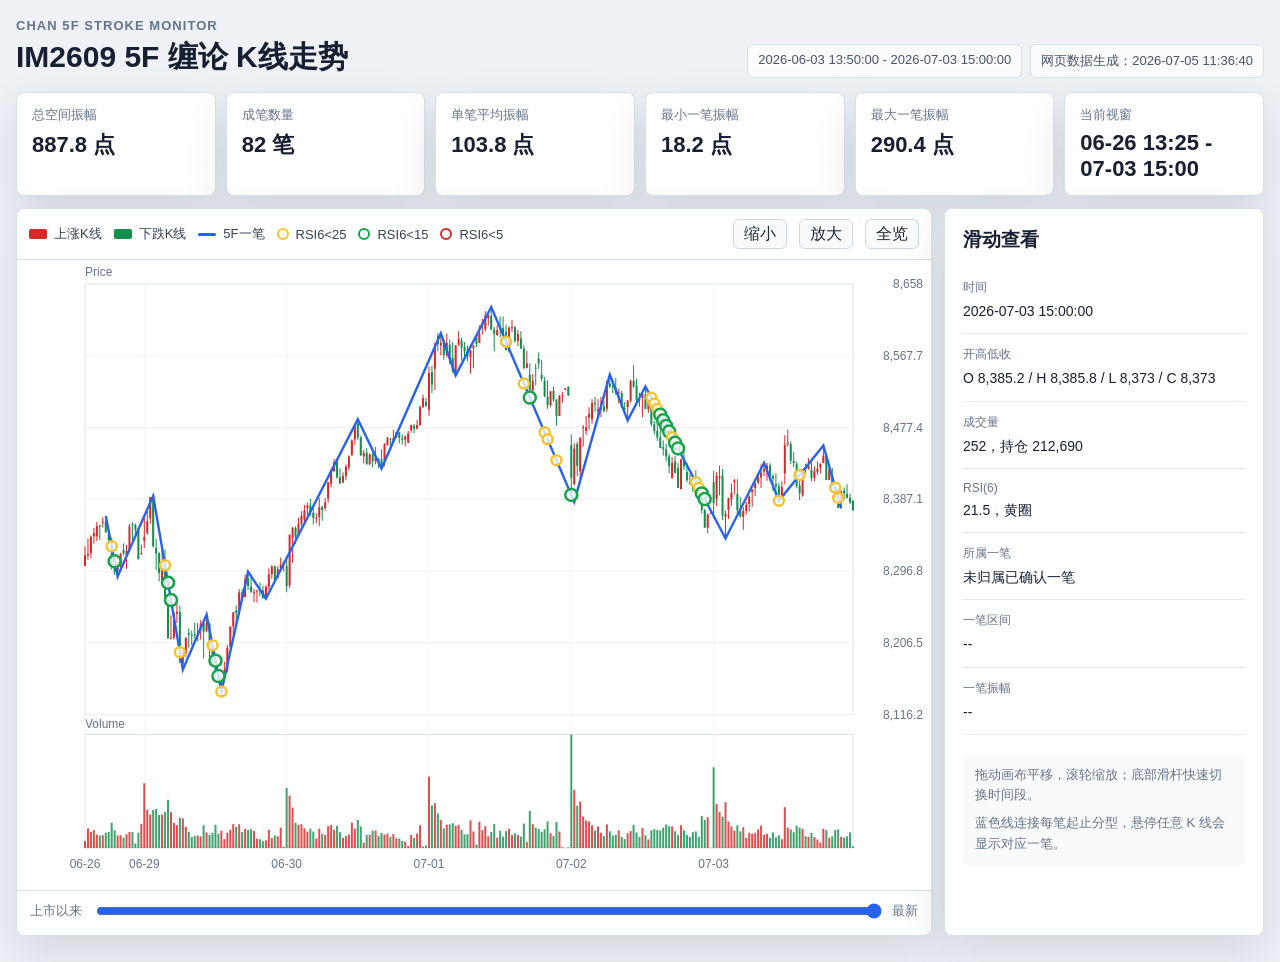
==== index.html @ 0e249bfa "initial IM2609 chan web" ====
<!doctype html>
<html lang="zh-CN">
  <head>
    <meta charset="utf-8" />
    <meta name="viewport" content="width=device-width, initial-scale=1" />
    <title>IM2609 5F 缠论 K线走势</title>
    <link rel="stylesheet" href="./styles.css" />
  </head>
  <body>
    <main class="app-shell">
      <header class="topbar">
        <div>
          <p class="eyebrow">Chan 5F Stroke Monitor</p>
          <h1>IM2609 5F 缠论 K线走势</h1>
        </div>
        <div class="status">
          <span id="rangeLabel">读取中</span>
          <span id="updatedLabel">--</span>
        </div>
      </header>

      <section class="metrics" aria-label="统计摘要">
        <div>
          <span>总空间振幅</span>
          <strong id="totalAmp">--</strong>
        </div>
        <div>
          <span>成笔数量</span>
          <strong id="strokeCount">--</strong>
        </div>
        <div>
          <span>单笔平均振幅</span>
          <strong id="avgStroke">--</strong>
        </div>
        <div>
          <span>最小一笔振幅</span>
          <strong id="minStroke">--</strong>
        </div>
        <div>
          <span>最大一笔振幅</span>
          <strong id="maxStroke">--</strong>
        </div>
        <div>
          <span>当前视窗</span>
          <strong id="windowInfo">--</strong>
        </div>
      </section>

      <section class="workspace">
        <div class="chart-panel">
          <div class="chart-toolbar">
            <div class="legend">
              <span><i class="up"></i>上涨K线</span>
              <span><i class="down"></i>下跌K线</span>
              <span><i class="stroke"></i>5F一笔</span>
              <span><i class="rsi-yellow"></i>RSI6&lt;25</span>
              <span><i class="rsi-green"></i>RSI6&lt;15</span>
              <span><i class="rsi-red"></i>RSI6&lt;5</span>
            </div>
            <div class="actions">
              <button id="zoomOut" type="button">缩小</button>
              <button id="zoomIn" type="button">放大</button>
              <button id="resetView" type="button">全览</button>
            </div>
          </div>
          <div class="canvas-wrap" id="canvasWrap">
            <canvas id="chart"></canvas>
            <div id="tooltip" class="tooltip" hidden></div>
          </div>
          <div class="slider-row">
            <span>上市以来</span>
            <input id="panSlider" type="range" min="0" max="0" value="0" />
            <span>最新</span>
          </div>
        </div>

        <aside class="detail-panel">
          <h2>滑动查看</h2>
          <dl id="barDetails">
            <div><dt>时间</dt><dd>--</dd></div>
            <div><dt>开高低收</dt><dd>--</dd></div>
            <div><dt>成交量</dt><dd>--</dd></div>
            <div><dt>RSI(6)</dt><dd>--</dd></div>
            <div><dt>所属一笔</dt><dd>--</dd></div>
            <div><dt>一笔区间</dt><dd>--</dd></div>
            <div><dt>一笔振幅</dt><dd>--</dd></div>
          </dl>
          <div class="hint">
            <p>拖动画布平移，滚轮缩放；底部滑杆快速切换时间段。</p>
            <p>蓝色线连接每笔起止分型，悬停任意 K 线会显示对应一笔。</p>
          </div>
        </aside>
      </section>
    </main>

    <script src="./app.js"></script>
  </body>
</html>
---- styles.css ----
:root {
  color-scheme: light;
  --bg: #eef2f7;
  --panel: #ffffff;
  --text: #172033;
  --muted: #64748b;
  --line: #d8e0ea;
  --grid: #edf2f7;
  --up: #d62828;
  --down: #148f4f;
  --stroke: #2563eb;
  --shadow: 0 18px 45px rgba(15, 23, 42, 0.12);
}

* {
  box-sizing: border-box;
}

body {
  margin: 0;
  background: var(--bg);
  color: var(--text);
  font-family: Arial, "PingFang SC", "Microsoft YaHei", sans-serif;
}

button,
input {
  font: inherit;
}

.app-shell {
  width: min(1680px, calc(100vw - 32px));
  margin: 18px auto 26px;
}

.topbar {
  display: flex;
  align-items: flex-end;
  justify-content: space-between;
  gap: 24px;
  margin-bottom: 14px;
}

.eyebrow {
  margin: 0 0 4px;
  color: var(--muted);
  font-size: 13px;
  font-weight: 700;
  letter-spacing: 0.08em;
  text-transform: uppercase;
}

h1 {
  margin: 0;
  font-size: 30px;
  letter-spacing: 0;
}

.status {
  display: flex;
  flex-wrap: wrap;
  justify-content: flex-end;
  gap: 8px;
  color: #475569;
  font-size: 13px;
}

.status span {
  padding: 7px 10px;
  border: 1px solid var(--line);
  border-radius: 6px;
  background: rgba(255, 255, 255, 0.72);
}

.metrics {
  display: grid;
  grid-template-columns: repeat(6, minmax(0, 1fr));
  gap: 10px;
  margin-bottom: 12px;
}

.metrics div,
.chart-panel,
.detail-panel {
  background: var(--panel);
  border: 1px solid var(--line);
  border-radius: 8px;
  box-shadow: var(--shadow);
}

.metrics div {
  padding: 13px 15px;
}

.metrics span {
  display: block;
  color: var(--muted);
  font-size: 13px;
}

.metrics strong {
  display: block;
  margin-top: 6px;
  font-size: 22px;
  letter-spacing: 0;
}

.workspace {
  display: grid;
  grid-template-columns: minmax(0, 1fr) 320px;
  gap: 12px;
  min-height: calc(100vh - 180px);
}

.chart-panel {
  min-width: 0;
  overflow: hidden;
}

.chart-toolbar {
  display: flex;
  align-items: center;
  justify-content: space-between;
  gap: 16px;
  min-height: 48px;
  padding: 10px 12px;
  border-bottom: 1px solid var(--line);
}

.legend,
.actions {
  display: flex;
  align-items: center;
  gap: 12px;
  flex-wrap: wrap;
}

.legend span {
  display: inline-flex;
  align-items: center;
  gap: 7px;
  color: #334155;
  font-size: 13px;
}

.legend i {
  display: inline-block;
  width: 18px;
  height: 10px;
  border-radius: 2px;
}

.legend .up {
  background: var(--up);
}

.legend .down {
  background: var(--down);
}

.legend .stroke {
  height: 3px;
  background: var(--stroke);
}

.legend .rsi-yellow,
.legend .rsi-green,
.legend .rsi-red {
  width: 12px;
  height: 12px;
  border: 2px solid currentColor;
  border-radius: 50%;
  background: transparent;
}

.legend .rsi-yellow {
  color: #f4c430;
}

.legend .rsi-green {
  color: #16a34a;
}

.legend .rsi-red {
  color: #dc2626;
}

.actions button {
  min-width: 54px;
  height: 30px;
  border: 1px solid #cbd5e1;
  border-radius: 6px;
  background: #f8fafc;
  color: #1f2937;
  cursor: pointer;
}

.actions button:hover {
  background: #edf2f7;
}

.canvas-wrap {
  position: relative;
  height: calc(100vh - 270px);
  min-height: 560px;
  cursor: crosshair;
  background: #ffffff;
}

canvas {
  display: block;
  width: 100%;
  height: 100%;
}

.tooltip {
  position: absolute;
  z-index: 4;
  min-width: 230px;
  max-width: 300px;
  padding: 10px 11px;
  border: 1px solid #cbd5e1;
  border-radius: 8px;
  background: rgba(255, 255, 255, 0.96);
  box-shadow: 0 14px 30px rgba(15, 23, 42, 0.16);
  color: #1f2937;
  font-size: 13px;
  pointer-events: none;
}

.tooltip strong {
  display: block;
  margin-bottom: 5px;
}

.tooltip p {
  margin: 3px 0;
  color: #475569;
}

.slider-row {
  display: grid;
  grid-template-columns: auto minmax(0, 1fr) auto;
  align-items: center;
  gap: 12px;
  padding: 10px 13px 14px;
  border-top: 1px solid var(--line);
  color: var(--muted);
  font-size: 13px;
}

#panSlider {
  width: 100%;
  accent-color: var(--stroke);
}

.detail-panel {
  padding: 18px;
}

.detail-panel h2 {
  margin: 0 0 14px;
  font-size: 19px;
}

dl {
  margin: 0;
}

dl div {
  padding: 12px 0;
  border-bottom: 1px solid #e5eaf0;
}

dt {
  color: var(--muted);
  font-size: 12px;
}

dd {
  margin: 5px 0 0;
  line-height: 1.45;
  font-size: 14px;
  word-break: break-word;
}

.hint {
  margin-top: 18px;
  padding: 12px;
  border-radius: 8px;
  background: #f8fafc;
  color: #64748b;
  font-size: 13px;
  line-height: 1.55;
}

.hint p {
  margin: 0 0 8px;
}

.hint p:last-child {
  margin-bottom: 0;
}

@media (max-width: 980px) {
  .app-shell {
    width: min(100vw - 20px, 980px);
  }

  .topbar {
    align-items: flex-start;
    flex-direction: column;
  }

  .metrics {
    grid-template-columns: repeat(3, minmax(0, 1fr));
  }

  .workspace {
    grid-template-columns: 1fr;
  }

  .canvas-wrap {
    height: 62vh;
    min-height: 460px;
  }
}

@media (max-width: 560px) {
  h1 {
    font-size: 23px;
  }

  .metrics {
    grid-template-columns: 1fr;
  }

  .chart-toolbar {
    align-items: flex-start;
    flex-direction: column;
  }
}
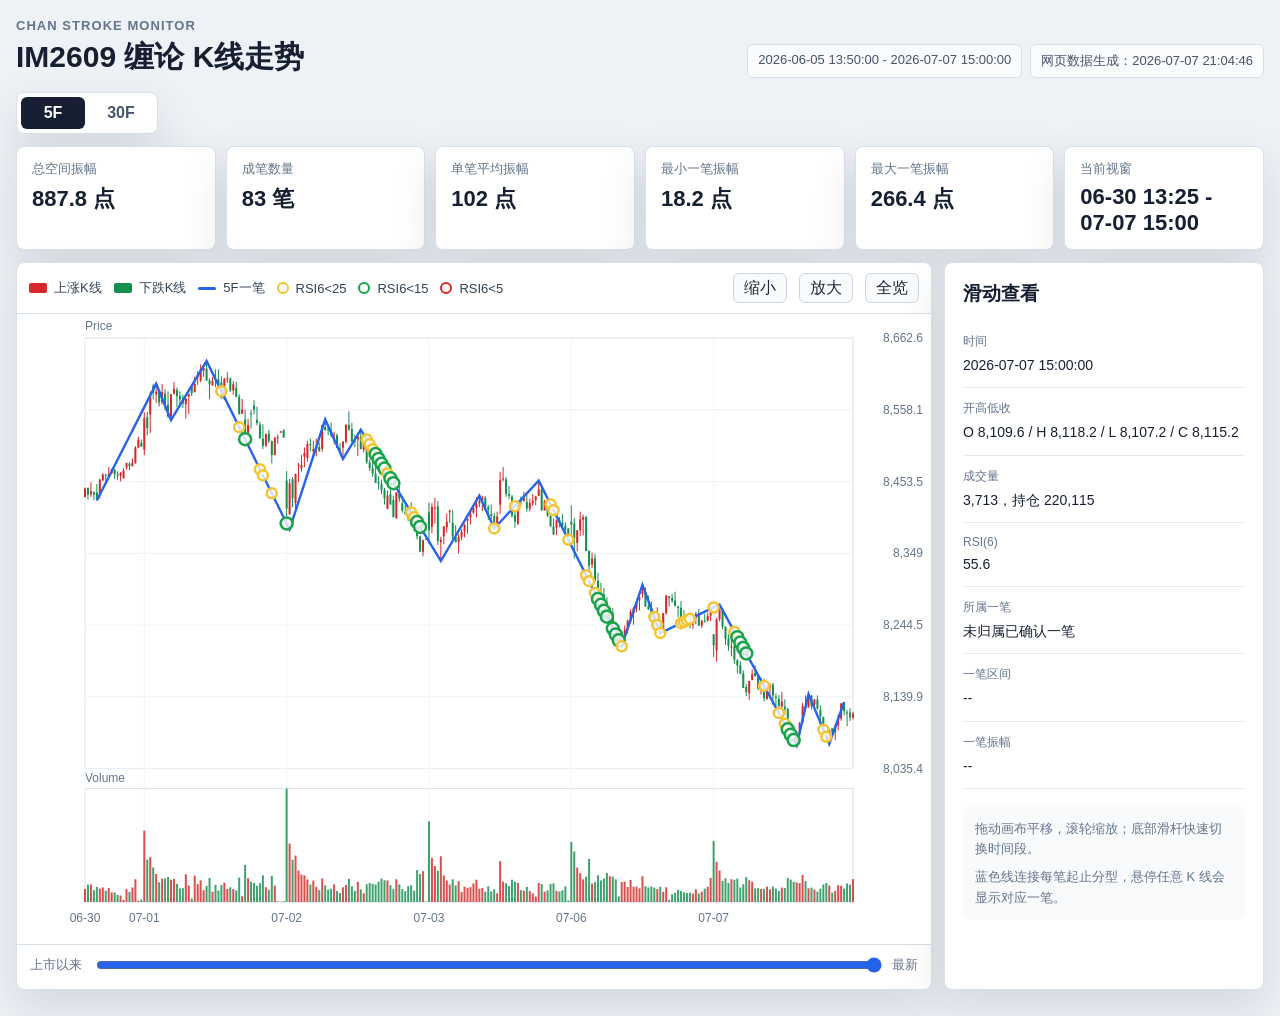
==== commit c54d6d46: "Update IM2609 Chan 5F web data 2026-07-07" ====
--- a/index.html
+++ b/index.html
@@ -3,21 +3,26 @@
   <head>
     <meta charset="utf-8" />
     <meta name="viewport" content="width=device-width, initial-scale=1" />
-    <title>IM2609 5F 缠论 K线走势</title>
+    <title>IM2609 缠论 K线走势</title>
     <link rel="stylesheet" href="./styles.css" />
   </head>
   <body>
     <main class="app-shell">
       <header class="topbar">
         <div>
-          <p class="eyebrow">Chan 5F Stroke Monitor</p>
-          <h1>IM2609 5F 缠论 K线走势</h1>
+          <p class="eyebrow">Chan Stroke Monitor</p>
+          <h1>IM2609 缠论 K线走势</h1>
         </div>
         <div class="status">
           <span id="rangeLabel">读取中</span>
           <span id="updatedLabel">--</span>
         </div>
       </header>
+
+      <section class="level-switch" aria-label="级别切换">
+        <button class="active" data-level="5F" type="button">5F</button>
+        <button data-level="30F" type="button">30F</button>
+      </section>
 
       <section class="metrics" aria-label="统计摘要">
         <div>
@@ -52,7 +57,7 @@
             <div class="legend">
               <span><i class="up"></i>上涨K线</span>
               <span><i class="down"></i>下跌K线</span>
-              <span><i class="stroke"></i>5F一笔</span>
+              <span><i class="stroke"></i><b id="strokeLegend">5F一笔</b></span>
               <span><i class="rsi-yellow"></i>RSI6&lt;25</span>
               <span><i class="rsi-green"></i>RSI6&lt;15</span>
               <span><i class="rsi-red"></i>RSI6&lt;5</span>
--- a/styles.css
+++ b/styles.css
@@ -72,6 +72,33 @@
   background: rgba(255, 255, 255, 0.72);
 }
 
+.level-switch {
+  display: inline-flex;
+  gap: 4px;
+  margin: 0 0 12px;
+  padding: 4px;
+  border: 1px solid var(--line);
+  border-radius: 8px;
+  background: #fff;
+  box-shadow: var(--shadow);
+}
+
+.level-switch button {
+  min-width: 64px;
+  height: 32px;
+  border: 0;
+  border-radius: 6px;
+  background: transparent;
+  color: #475569;
+  cursor: pointer;
+  font-weight: 700;
+}
+
+.level-switch button.active {
+  background: #172033;
+  color: #fff;
+}
+
 .metrics {
   display: grid;
   grid-template-columns: repeat(6, minmax(0, 1fr));
@@ -141,6 +168,11 @@
   gap: 7px;
   color: #334155;
   font-size: 13px;
+}
+
+.legend b {
+  font: inherit;
+  font-weight: 400;
 }
 
 .legend i {
